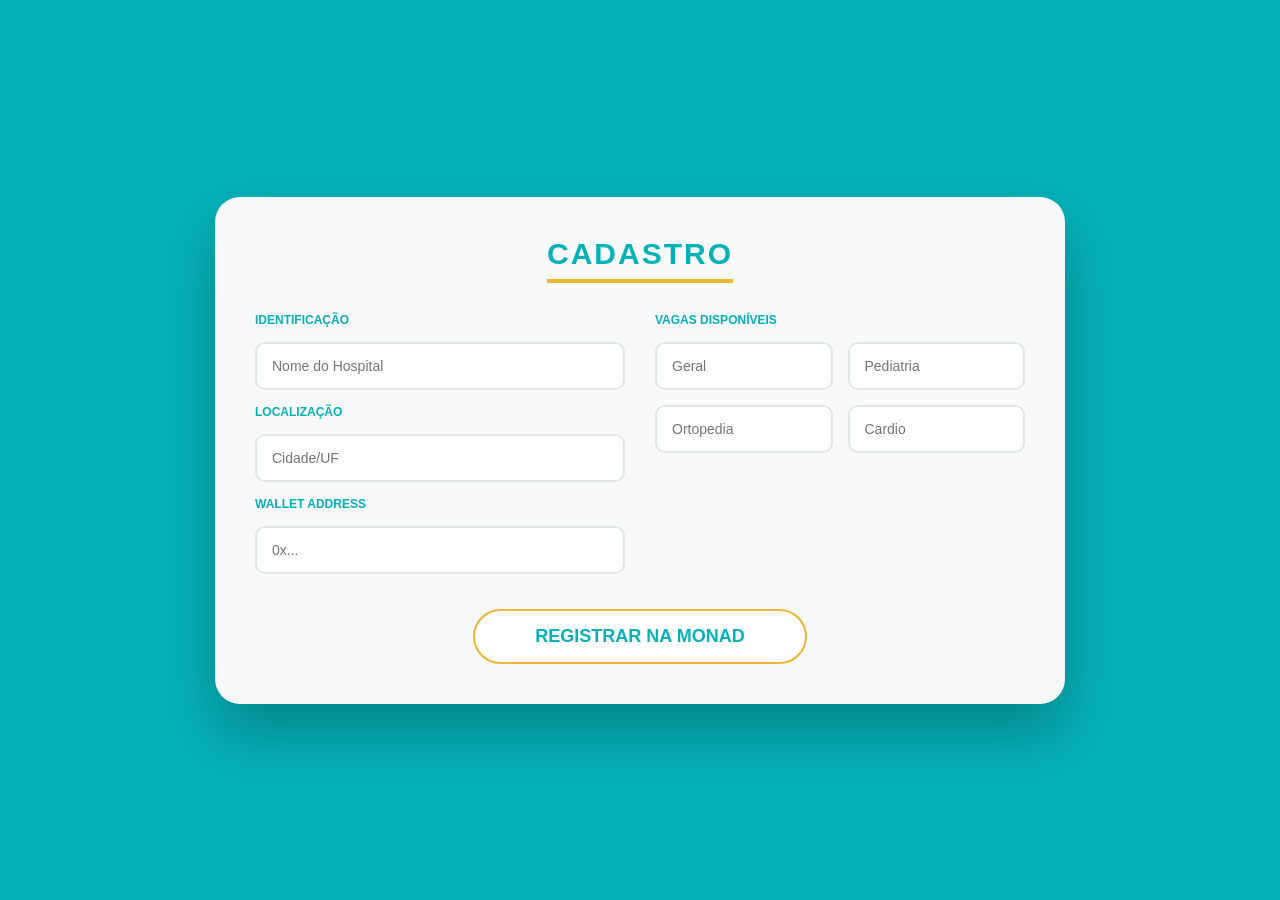
==== src/interface-hospital/cadastro/index.html @ da0a12dd "feat: adiciona frontend" ====
<!DOCTYPE html>
<html lang="pt-br">
<head>
    <meta charset="UTF-8">
    <meta name="viewport" content="width=device-width, initial-scale=1.0">
    <title>Painel de Cadastro Hospitalar - Monad</title>
    <link rel="stylesheet" href="style.css">
</head>
<body>

    <div class="admin-panel">
        <div class="header-section">
            <h2>Cadastro</h2>
        </div>

        <div class="form-container">
            <div class="form-section">
                <label class="label-text">Identificação</label>
                <input type="text" class="input-field" placeholder="Nome do Hospital">
                
                <label class="label-text">Localização</label>
                <input type="text" class="input-field" placeholder="Cidade/UF">

                <label class="label-text">Wallet Address</label>
                <input type="text" class="input-field" placeholder="0x...">
            </div>

            <div class="form-section">
                <label class="label-text">Vagas Disponíveis</label>
                <div class="vagas-grid">
                    <input type="number" class="input-field" placeholder="Geral">
                    <input type="number" class="input-field" placeholder="Pediatria">
                    <input type="number" class="input-field" placeholder="Ortopedia">
                    <input type="number" class="input-field" placeholder="Cardio">
                </div>
            </div>
        </div>

        <div class="footer-section">
            <button class="btn-register" id="btnCadastrar">Registrar na Monad</button>
        </div>
    </div>

    <script>
        document.getElementById('btnCadastrar').addEventListener('click', () => {
            alert("Enviando dados para a rede Monad...");
        });
    </script>
</body>
</html>
---- src/interface-hospital/cadastro/style.css ----
* {
    margin: 0;
    padding: 0;
    box-sizing: border-box;
    font-family: 'Segoe UI', Tahoma, Geneva, Verdana, sans-serif;
}

html, body {
    height: 100%;
    width: 100%;
}

body {
    background-color: #05b1b8;
    display: flex;
    justify-content: center; 
    align-items: center;    
    padding: 20px;
}

.admin-panel {
    width: 100%;
    max-width: 850px;
    background-color: #f8f9fa;
    border-radius: 25px;
    padding: 40px;
    box-shadow: 0 30px 60px rgba(0, 0, 0, 0.25);
}

.header-section {
    text-align: center;
    margin-bottom: 30px;
}

.header-section h2 {
    font-size: 30px;
    text-transform: uppercase;
    letter-spacing: 2px;
    color: #05b1b8 !important;
    border-bottom: 4px solid #ecb733;
    display: inline-block;
    padding-bottom: 8px;
}

.form-container {
    display: grid;
    grid-template-columns: 1fr 1fr;
    gap: 30px;
}

.form-section {
    display: flex;
    flex-direction: column;
    gap: 15px;
}

.label-text {
    font-size: 12px;
    font-weight: 800;
    color: #05b1b8;
    text-transform: uppercase;
}

.input-field {
    width: 100%;
    height: 48px;
    background-color: #ffffff;
    border: 2px solid #e0e6e6;
    border-radius: 10px;
    padding: 0 15px;
    font-size: 14px;
    outline: none;
    transition: all 0.3s ease;
}

.input-field:focus {
    border-color: #05b1b8;
    box-shadow: 0 0 8px rgba(5, 177, 184, 0.2);
}

.vagas-grid {
    display: grid;
    grid-template-columns: 1fr 1fr;
    gap: 15px;
}

.footer-section {
    display: flex;
    justify-content: center;
    margin-top: 35px;
}

.btn-register {
    background-color:#ffffff;
    color: #05b1b8;
    border: 2px solid #ecb733;
    padding: 15px 60px;
    border-radius: 40px;
    font-size: 18px;
    font-weight: 700;
    cursor: pointer;
    text-transform: uppercase;
    transition: all 0.3s ease;
}

.btn-register:hover {
    background-color: #ecb733;
    color: #ffffff;
    transform: translateY(-3px);
    box-shadow: 0 2px 10px rgba(236, 183, 51, 0.2);
}

@media (max-width: 700px) {
    .form-container {
        grid-template-columns: 1fr;
    }
    
    .admin-panel {
        padding: 25px;
    }
}
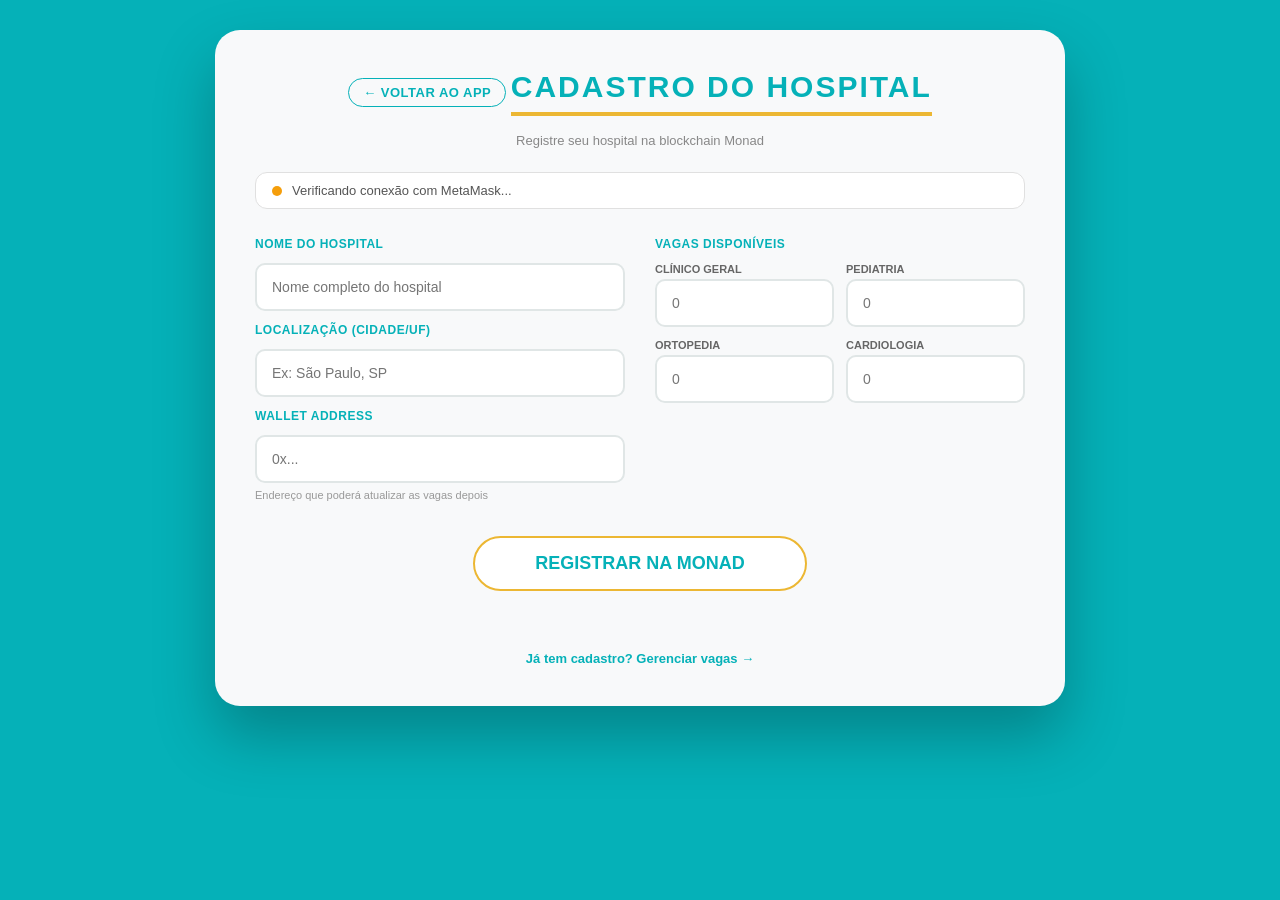
==== commit 7e68bc30: "feat:adicao-dos-arquivos" ====
--- a/src/interface-hospital/cadastro/index.html
+++ b/src/interface-hospital/cadastro/index.html
@@ -3,35 +3,57 @@
 <head>
     <meta charset="UTF-8">
     <meta name="viewport" content="width=device-width, initial-scale=1.0">
-    <title>Painel de Cadastro Hospitalar - Monad</title>
+    <title>MedIn - Cadastro Hospitalar</title>
     <link rel="stylesheet" href="style.css">
 </head>
 <body>
 
     <div class="admin-panel">
+
         <div class="header-section">
-            <h2>Cadastro</h2>
+            <a href="../../interface-paciente/index.html" class="btn-back">← Voltar ao App</a>
+            <h2>Cadastro do Hospital</h2>
+            <p class="header-sub">Registre seu hospital na blockchain Monad</p>
+        </div>
+
+        <!-- Status blockchain -->
+        <div class="blockchain-status" id="blockchainStatus">
+            <div class="status-dot loading" id="statusDot"></div>
+            <span id="statusText">Verificando conexão com MetaMask...</span>
         </div>
 
         <div class="form-container">
             <div class="form-section">
-                <label class="label-text">Identificação</label>
-                <input type="text" class="input-field" placeholder="Nome do Hospital">
-                
-                <label class="label-text">Localização</label>
-                <input type="text" class="input-field" placeholder="Cidade/UF">
+                <label class="label-text">Nome do Hospital</label>
+                <input id="hospitalNome" type="text" class="input-field" placeholder="Nome completo do hospital">
+
+                <label class="label-text">Localização (Cidade/UF)</label>
+                <input id="hospitalLocalizacao" type="text" class="input-field" placeholder="Ex: São Paulo, SP">
 
                 <label class="label-text">Wallet Address</label>
-                <input type="text" class="input-field" placeholder="0x...">
+                <input id="hospitalWallet" type="text" class="input-field" placeholder="0x...">
+                <p class="field-hint">Endereço que poderá atualizar as vagas depois</p>
             </div>
 
             <div class="form-section">
                 <label class="label-text">Vagas Disponíveis</label>
                 <div class="vagas-grid">
-                    <input type="number" class="input-field" placeholder="Geral">
-                    <input type="number" class="input-field" placeholder="Pediatria">
-                    <input type="number" class="input-field" placeholder="Ortopedia">
-                    <input type="number" class="input-field" placeholder="Cardio">
+                    <div class="vaga-item">
+                        <span class="vaga-label">Clínico Geral</span>
+                        <input id="vagasGeral" type="number" class="input-field" placeholder="0" min="0">
+                    </div>
+                    <div class="vaga-item">
+                        <span class="vaga-label">Pediatria</span>
+                        <input id="vagasPediatria" type="number" class="input-field" placeholder="0" min="0">
+                    </div>
+                    <div class="vaga-item">
+                        <span class="vaga-label">Ortopedia</span>
+                        <input id="vagasOrtopedia" type="number" class="input-field" placeholder="0" min="0">
+                    </div>
+                    <div class="vaga-item">
+                        <span class="vaga-label">Cardiologia</span>
+                        <input id="vagasCardio" type="number" class="input-field" placeholder="0" min="0">
+                    </div>
                 </div>
             </div>
         </div>
@@ -39,12 +61,24 @@
         <div class="footer-section">
             <button class="btn-register" id="btnCadastrar">Registrar na Monad</button>
         </div>
+
+        <p id="statusCadastro" class="status-msg" aria-live="polite"></p>
+
+        <!-- Link para gestão após cadastro (aparece depois do sucesso) -->
+        <div id="linkGestao" class="link-gestao" style="display:none">
+            <p>Hospital cadastrado com ID: <strong id="hospitalIdRegistrado">—</strong></p>
+            <a id="btnIrGestao" href="../gestao_de_vagas/index.html" class="btn-link-gestao">
+                Gerenciar Vagas →
+            </a>
+        </div>
+
+        <div class="nav-links">
+            <a href="../gestao_de_vagas/index.html">Já tem cadastro? Gerenciar vagas →</a>
+        </div>
+
     </div>
 
-    <script>
-        document.getElementById('btnCadastrar').addEventListener('click', () => {
-            alert("Enviando dados para a rede Monad...");
-        });
-    </script>
+    <script src="./ethers.umd.min.js"></script>
+    <script src="script.js"></script>
 </body>
-</html>+</html>
--- a/src/interface-hospital/cadastro/style.css
+++ b/src/interface-hospital/cadastro/style.css
@@ -13,9 +13,10 @@
 body {
     background-color: #05b1b8;
     display: flex;
-    justify-content: center; 
-    align-items: center;    
-    padding: 20px;
+    justify-content: center;
+    align-items: flex-start;
+    padding: 30px 20px;
+    min-height: 100vh;
 }
 
 .admin-panel {
@@ -27,21 +28,79 @@
     box-shadow: 0 30px 60px rgba(0, 0, 0, 0.25);
 }
 
+/* Header */
 .header-section {
     text-align: center;
-    margin-bottom: 30px;
+    margin-bottom: 24px;
+    position: relative;
+}
+
+.btn-back {
+    display: inline-block;
+    color: #05b1b8;
+    font-size: 13px;
+    font-weight: 700;
+    text-decoration: none;
+    text-transform: uppercase;
+    letter-spacing: 0.5px;
+    margin-bottom: 16px;
+    padding: 6px 14px;
+    border: 1.5px solid #05b1b8;
+    border-radius: 20px;
+    transition: all 0.2s;
+}
+
+.btn-back:hover {
+    background: #05b1b8;
+    color: #fff;
 }
 
 .header-section h2 {
     font-size: 30px;
     text-transform: uppercase;
     letter-spacing: 2px;
-    color: #05b1b8 !important;
+    color: #05b1b8;
     border-bottom: 4px solid #ecb733;
     display: inline-block;
     padding-bottom: 8px;
 }
 
+.header-sub {
+    color: #888;
+    font-size: 13px;
+    margin-top: 10px;
+}
+
+/* Blockchain status */
+.blockchain-status {
+    display: flex;
+    align-items: center;
+    gap: 10px;
+    font-size: 13px;
+    color: #555;
+    background: #fff;
+    border: 1px solid #e0e0e0;
+    border-radius: 12px;
+    padding: 10px 16px;
+    margin-bottom: 28px;
+}
+
+.status-dot {
+    width: 10px;
+    height: 10px;
+    border-radius: 50%;
+    background: #ccc;
+    flex-shrink: 0;
+    transition: background 0.3s;
+}
+
+.status-dot.connected { background: #22c55e; }
+.status-dot.error { background: #ef4444; }
+.status-dot.loading { background: #f59e0b; animation: pulse 1s infinite; }
+
+@keyframes pulse { 0%, 100% { opacity: 1; } 50% { opacity: 0.4; } }
+
+/* Form */
 .form-container {
     display: grid;
     grid-template-columns: 1fr 1fr;
@@ -51,7 +110,7 @@
 .form-section {
     display: flex;
     flex-direction: column;
-    gap: 15px;
+    gap: 12px;
 }
 
 .label-text {
@@ -59,6 +118,7 @@
     font-weight: 800;
     color: #05b1b8;
     text-transform: uppercase;
+    letter-spacing: 0.5px;
 }
 
 .input-field {
@@ -78,12 +138,32 @@
     box-shadow: 0 0 8px rgba(5, 177, 184, 0.2);
 }
 
+.field-hint {
+    font-size: 11px;
+    color: #999;
+    margin-top: -6px;
+}
+
 .vagas-grid {
     display: grid;
     grid-template-columns: 1fr 1fr;
-    gap: 15px;
-}
-
+    gap: 12px;
+}
+
+.vaga-item {
+    display: flex;
+    flex-direction: column;
+    gap: 4px;
+}
+
+.vaga-label {
+    font-size: 11px;
+    color: #666;
+    font-weight: 600;
+    text-transform: uppercase;
+}
+
+/* Footer */
 .footer-section {
     display: flex;
     justify-content: center;
@@ -91,7 +171,7 @@
 }
 
 .btn-register {
-    background-color:#ffffff;
+    background-color: #ffffff;
     color: #05b1b8;
     border: 2px solid #ecb733;
     padding: 15px 60px;
@@ -107,15 +187,83 @@
     background-color: #ecb733;
     color: #ffffff;
     transform: translateY(-3px);
-    box-shadow: 0 2px 10px rgba(236, 183, 51, 0.2);
-}
+    box-shadow: 0 8px 20px rgba(236, 183, 51, 0.3);
+}
+
+.btn-register:disabled {
+    opacity: 0.5;
+    cursor: not-allowed;
+    transform: none;
+}
+
+.status-msg {
+    min-height: 24px;
+    margin-top: 16px;
+    text-align: center;
+    font-size: 14px;
+    font-weight: 600;
+    color: #22505a;
+}
+
+/* Link para gestão após cadastro */
+.link-gestao {
+    margin-top: 20px;
+    text-align: center;
+    padding: 20px;
+    background: #e8f5e9;
+    border-radius: 12px;
+    border: 1px solid #a5d6a7;
+}
+
+.link-gestao p {
+    color: #2e7d32;
+    font-size: 14px;
+    margin-bottom: 12px;
+}
+
+.btn-link-gestao {
+    display: inline-block;
+    background: #05b1b8;
+    color: #fff;
+    padding: 12px 30px;
+    border-radius: 25px;
+    font-weight: 700;
+    text-decoration: none;
+    font-size: 14px;
+    text-transform: uppercase;
+    transition: all 0.2s;
+}
+
+.btn-link-gestao:hover {
+    background: #038a90;
+    transform: translateY(-2px);
+}
+
+/* Nav links */
+.nav-links {
+    text-align: center;
+    margin-top: 20px;
+    font-size: 13px;
+}
+
+.nav-links a {
+    color: #05b1b8;
+    font-weight: 700;
+    text-decoration: none;
+}
+
+.nav-links a:hover { text-decoration: underline; }
 
 @media (max-width: 700px) {
     .form-container {
         grid-template-columns: 1fr;
     }
-    
+
     .admin-panel {
         padding: 25px;
     }
-}+
+    body {
+        padding: 20px 12px;
+    }
+}
